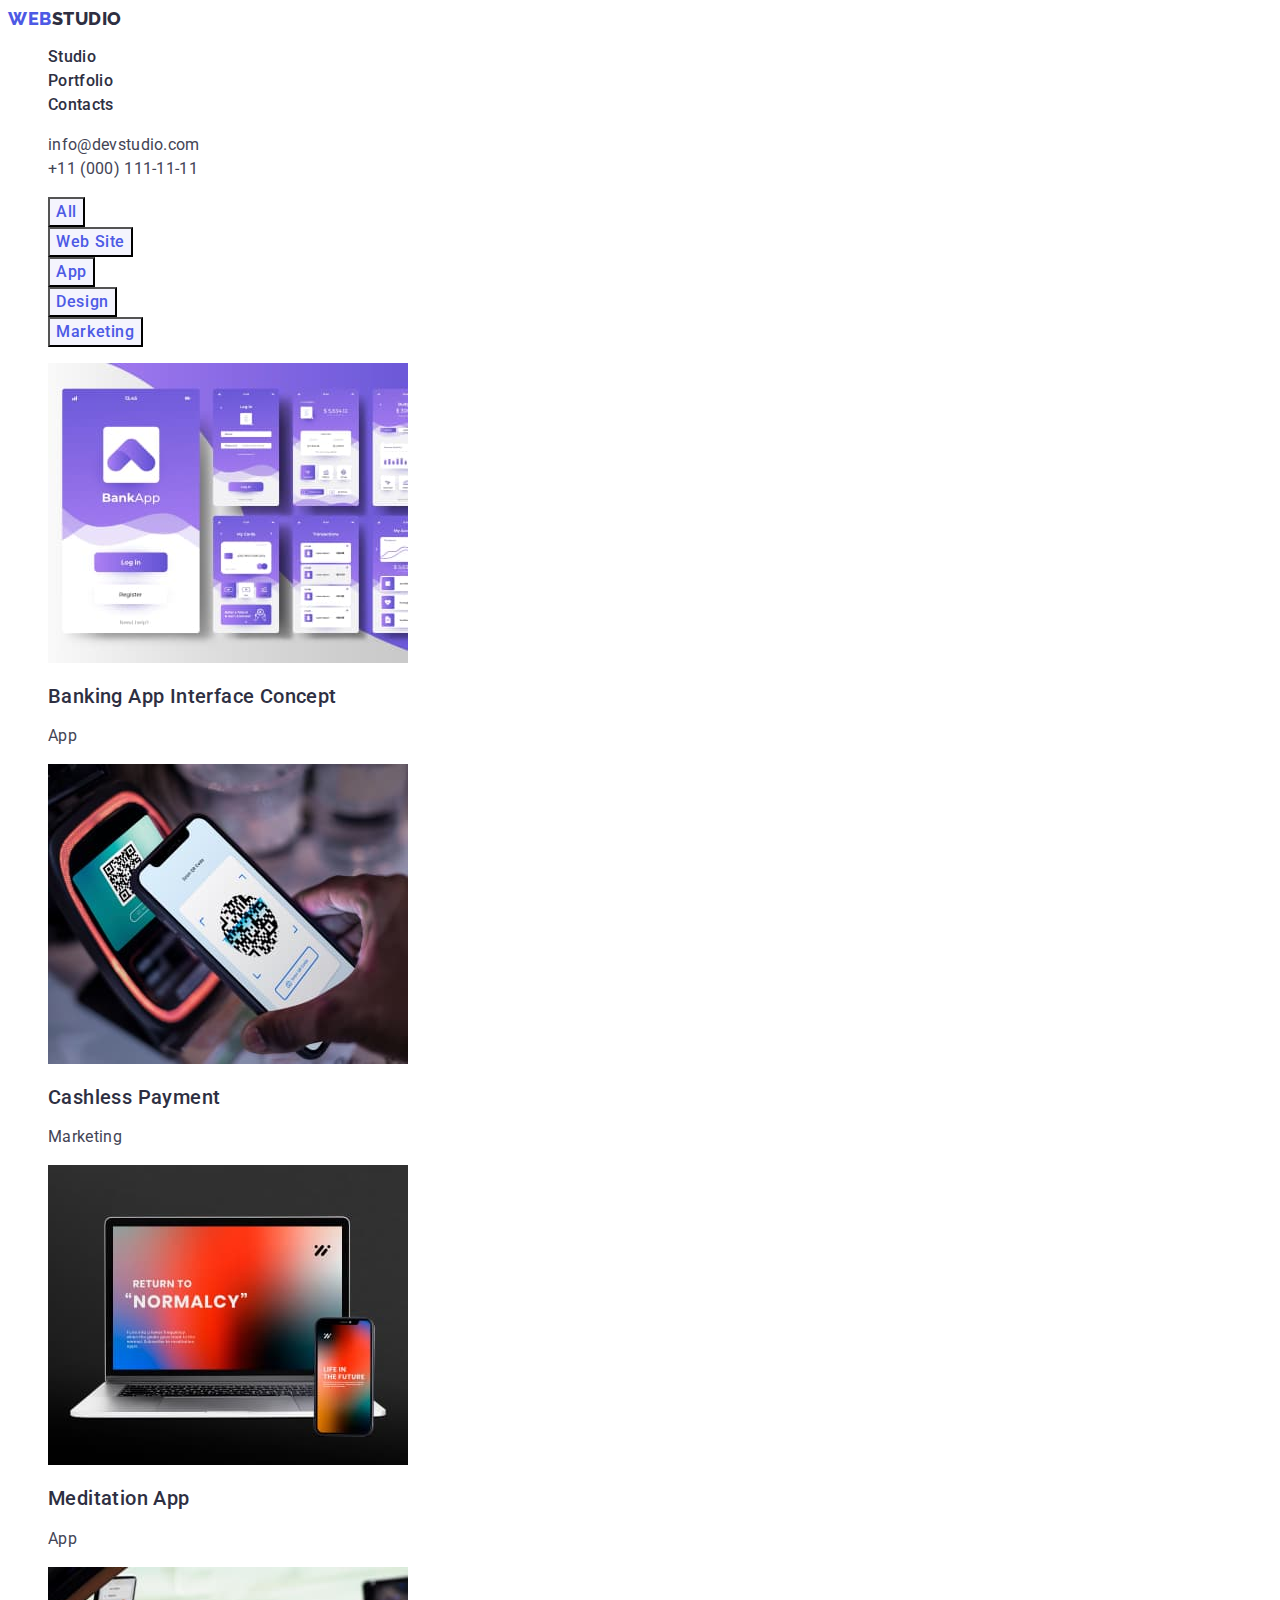
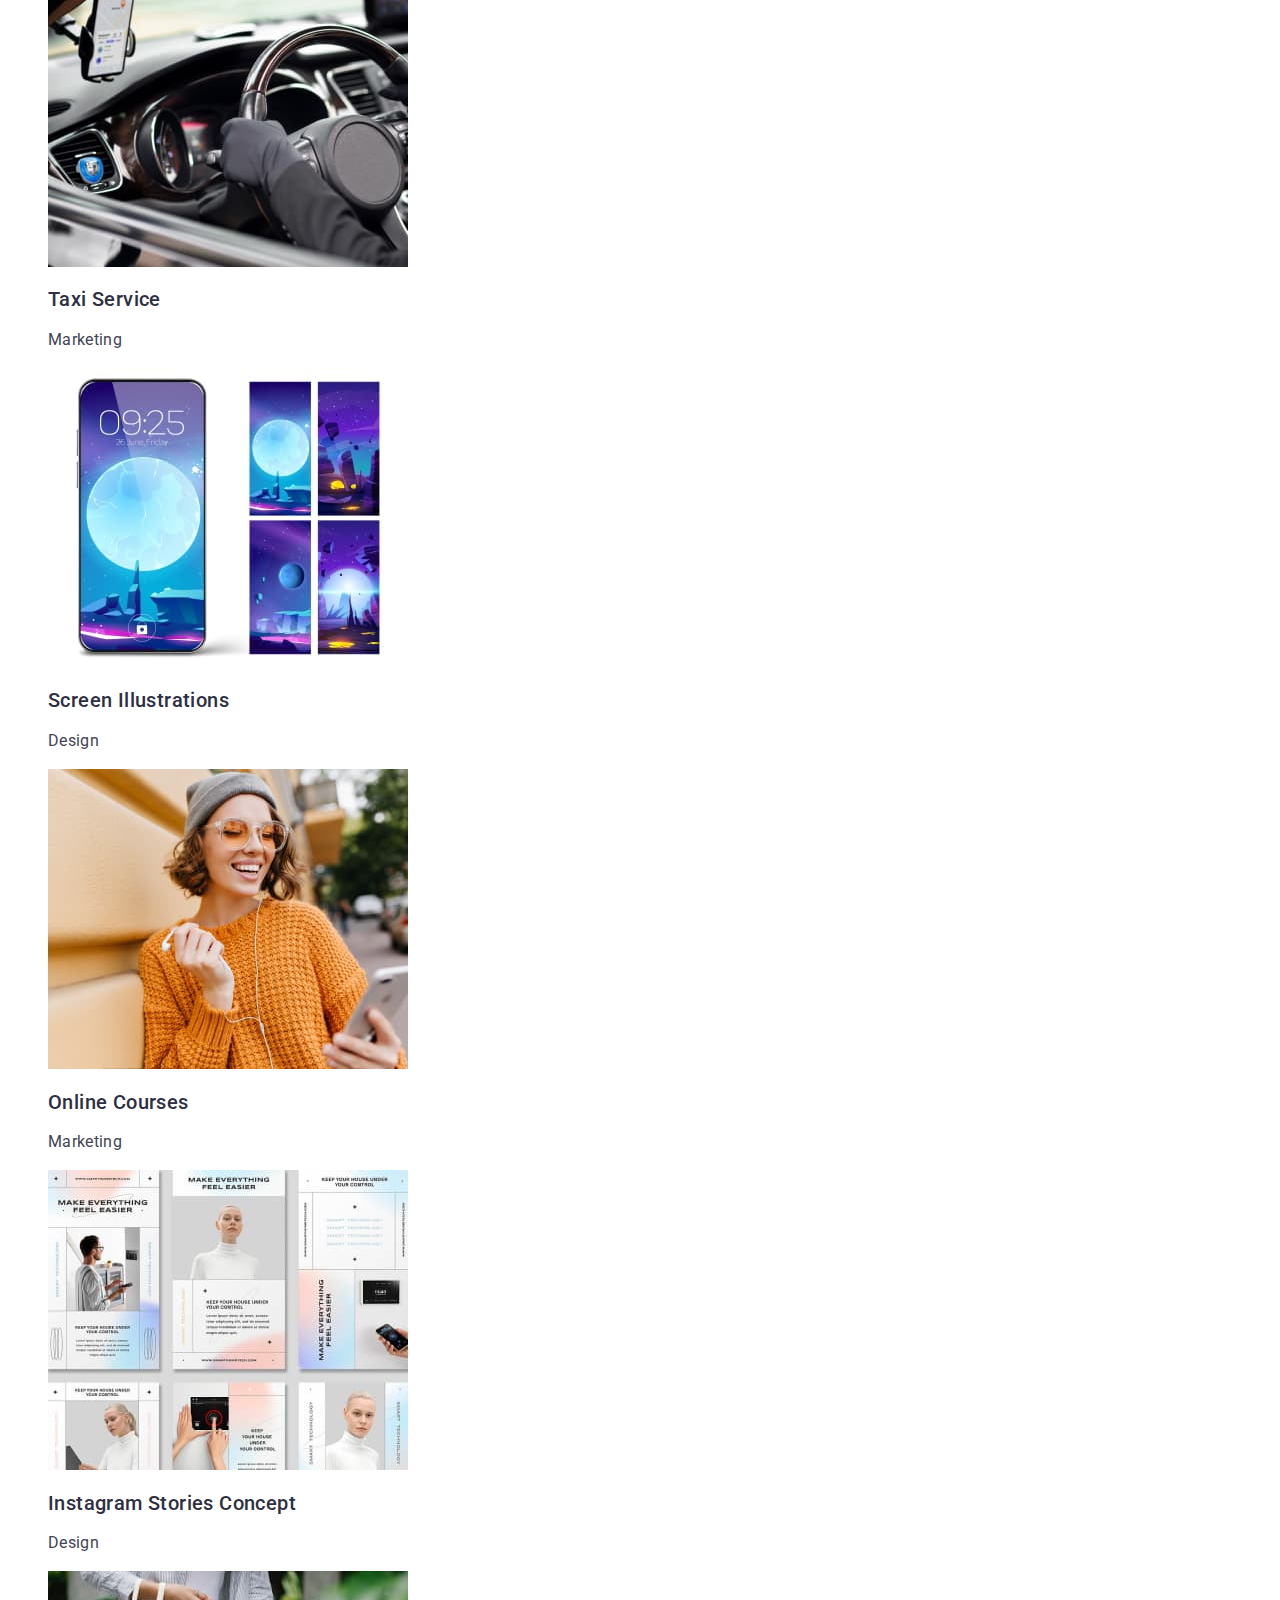
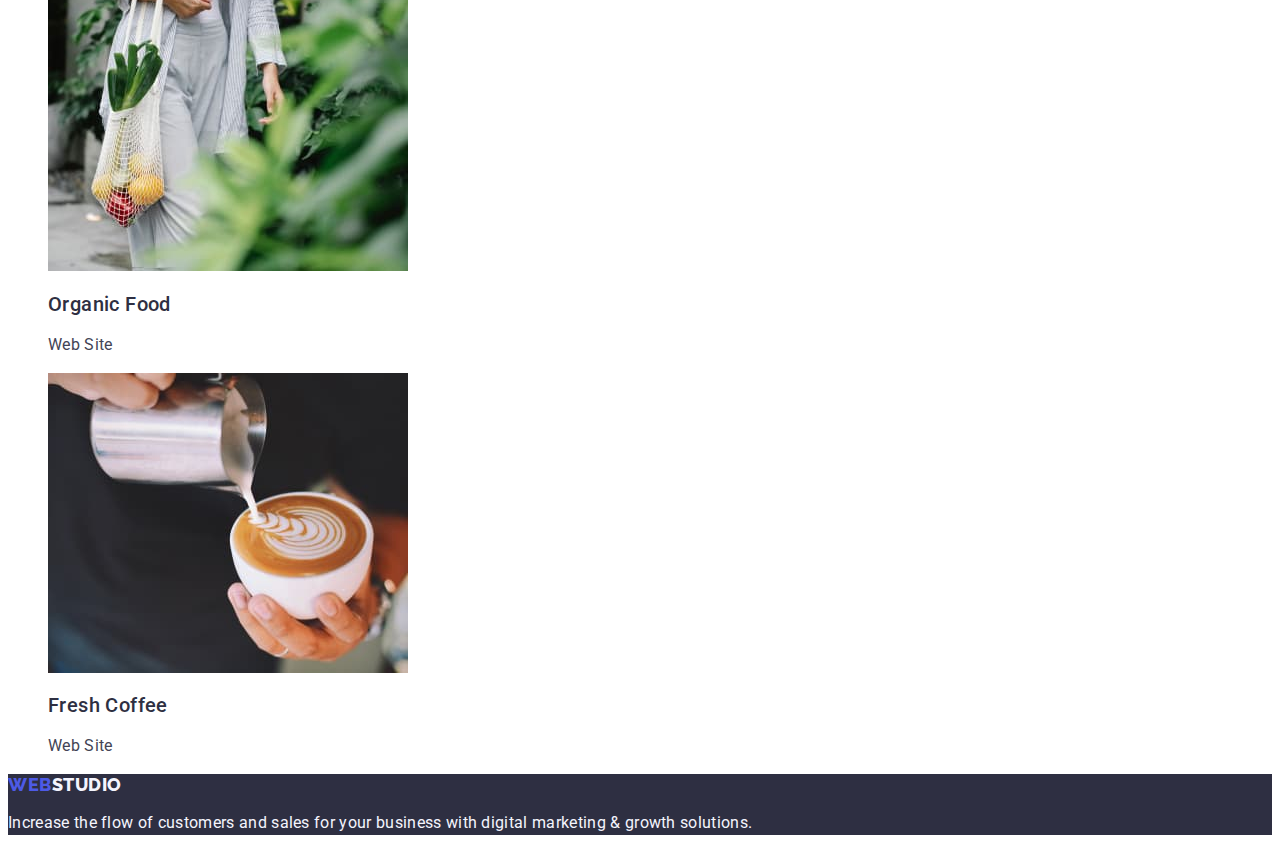
==== portfolio.html @ 6ed2dfd6 "Initial commit" ====
<!DOCTYPE html>
<html lang="en">
  <head>
    <meta charset="UTF-8" />
    <meta http-equiv="X-UA-Compatible" content="IE=edge" />
    <meta name="viewport" content="width=device-width, initial-scale=1.0" />
    <title>Portfolio</title>
    <link rel="preconnect" href="https://fonts.googleapis.com" />
    <link rel="preconnect" href="https://fonts.gstatic.com" crossorigin />
    <link
      href="https://fonts.googleapis.com/css2?family=Raleway:wght@800&family=Roboto:wght@400;500;700&display=swap"
      rel="stylesheet"
    />
    <link rel="stylesheet" href="./css/style.css" />
  </head>
  <body>
    <!--Header section-->
    <header class="header">
      <nav class="header-nav">
        <a class="header-web link" href="./index.html"
          >Web<span class="header-studio">Studio</span></a
        >
        <!--Nav section-->
        <ul class="nav-list list">
          <li class="nav-item">
            <a class="nav-link link" href="./index.html">Studio</a>
          </li>
          <li class="nav-item">
            <a class="nav-link link" href="./portfolio.html">Portfolio</a>
          </li>
          <li class="nav-item">
            <a class="nav-link link" href="">Contacts</a>
          </li>
        </ul>
      </nav>
      <!--Contacts section-->
      <address class="header-contacts">
        <ul class="contacts-list list">
          <li class="contacts-item">
            <a class="contacts-link link" href="mailto:info@devstudio.com"
              >info@devstudio.com</a
            >
          </li>
          <li class="contacts-item">
            <a class="contacts-link link" href="tel:+110001111111"
              >+11 (000) 111-11-11</a
            >
          </li>
        </ul>
      </address>
    </header>
    <!--Main section-->
    <main class="main-portfoglio">
      <!--Btn section-->
      <section class="aside-section">
        <h1 hidden>Portfolio</h1>
        <ul class="btn-aside list">
          <li class="btn-list">
            <button type="button" class="portfolio-btn">All</button>
          </li>
          <li class="btn-list">
            <button type="button" class="portfolio-btn">Web Site</button>
          </li>
          <li class="btn-list">
            <button type="button" class="portfolio-btn">App</button>
          </li>
          <li class="btn-list">
            <button type="button" class="portfolio-btn">Design</button>
          </li>
          <li class="btn-list">
            <button type="button" class="portfolio-btn">Marketing</button>
          </li>
        </ul>
        <!--Pic-item section-->
        <ul class="aside-pic list">
          <li class="item-list">
            <a class="pic-link link" href="/"
              ><img
                class="pic-banking"
                src="./images/img8.jpg"
                alt="interface"
                width="360"
              />
              <h2 class="item-title">Banking App Interface Concept</h2>
              <p class="item-text">App</p></a
            >
          </li>
          <li class="item-list">
            <a class="pic-link link" href="/"
              ><img
                class="pic-cashless"
                src="./images/img9.jpg"
                alt="payment"
                width="360"
              />
              <h2 class="item-title">Cashless Payment</h2>
              <p class="item-text">Marketing</p>
            </a>
          </li>
          <li class="item-list">
            <a class="pic-link link" href="/"
              ><img
                class="pic-meditation"
                src="./images/img10.jpg"
                alt="app"
                width="360"
              />
              <h2 class="item-title">Meditation App</h2>
              <p class="item-text">App</p></a
            >
          </li>
          <li class="item-list">
            <a class="pic-link link" href="/"
              ><img
                class="pic-taxi"
                src="./images/img11.jpg"
                alt="service"
                width="360"
              />
              <h2 class="item-title">Taxi Service</h2>
              <p class="item-text">Marketing</p></a
            >
          </li>
          <li class="item-list">
            <a class="pic-link link" href="/"
              ><img
                class="pic-screen"
                src="./images/img12.jpg"
                alt="illustrations"
                width="360"
              />
              <h2 class="item-title">Screen Illustrations</h2>
              <p class="item-text">Design</p></a
            >
          </li>
          <li class="item-list">
            <a class="pic-link link" href="/"
              ><img
                class="pic-courses"
                src="./images/img13.jpg"
                alt="courses"
                width="360"
              />
              <h2 class="item-title">Online Courses</h2>
              <p class="item-text">Marketing</p></a
            >
          </li>
          <li class="item-list">
            <a class="pic-link link" href="/"
              ><img
                class="pic-instagram"
                src="./images/img14.jpg"
                alt="instagram"
                width="360"
              />
              <h2 class="item-title">Instagram Stories Concept</h2>
              <p class="item-text">Design</p></a
            >
          </li>
          <li class="item-list">
            <a class="pic-link link" href="/"
              ><img
                class="pic-food"
                src="./images/img15.jpg"
                alt="food"
                width="360"
              />
              <h2 class="item-title">Organic Food</h2>
              <p class="item-text">Web Site</p></a
            >
          </li>
          <li class="item-list">
            <a class="pic-link link" href="/"
              ><img
                class="pic-coffee"
                src="./images/img16.jpg"
                alt="coffee"
                width="360"
              />
              <h2 class="item-title">Fresh Coffee</h2>
              <p class="item-text">Web Site</p></a
            >
          </li>
        </ul>
      </section>
    </main>
    <!--Footer section-->
    <footer class="footer">
      <a class="header-web link" href="./index.html"
        >Web<span class="footer-studio">Studio</span></a
      >
      <p class="footer-text">
        Increase the flow of customers and sales for your business with digital
        marketing & growth solutions.
      </p>
    </footer>
  </body>
</html>
---- css/style.css ----
:root {
  --color-web: #4d5ae5;
  --color-text: #434455;
  --bg-white: #ffffff;
  --bg-black: #2e2f42;
  --bg-team: #f4f4fd;
  --color-hover-focus: #404bbf;
}

body {
  font-family: "Roboto", sans-serif;
  color: var(--color-text);
  background-color: var(--bg-white);
}

.list {
  list-style: none;
}

.link {
  text-decoration: none;
}

.header-web {
  font-family: "Raleway", sans-serif;
  font-weight: 800;
  font-size: 18px;
  line-height: 1.17;
  letter-spacing: 0.03em;
  color: var(--color-web);
  text-transform: uppercase;
}

.header-studio {
  font-family: "Raleway", sans-serif;
  font-style: normal;
  font-weight: 800;
  font-size: 18px;
  line-height: 1.17;
  letter-spacing: 0.03em;
  text-transform: uppercase;
  color: var(--bg-black);
}

.nav-item {
  color: var(--bg-black);
}

.nav-link {
  font-weight: 500;
  font-size: 16px;
  line-height: 1.5;
  letter-spacing: 0.02em;
  color: var(--bg-black);
}

.nav-link:hover,
.nav-link:focus {
  color: var(--color-hover-focus);
}

address {
  font-style: normal;
}
.contacts-link {
  font-size: 16px;
  line-height: 1.5;
  letter-spacing: 0.02em;
  color: var(--color-text);
}

.contacts-link:hover,
.contacts-link:focus {
  color: var(--color-hover-focus);
}
.main-section {
  background-color: var(--bg-black);
}
.main-title {
  font-weight: 700;
  font-size: 56px;
  text-align: center;
  line-height: 1.07;
  letter-spacing: 0.02em;
  color: var(--bg-white);
}

.main-button {
  font-family: "Roboto", sans-serif;
  font-style: normal;
  font-weight: 500;
  font-size: 16px;
  line-height: 1.5;
  letter-spacing: 0.04em;
  color: var(--bg-white);
  background-color: var(--color-web);
  cursor: pointer;
}

.main-button:hover,
.main-button:focus {
  background-color: var(--color-hover-focus);
}

.profit-title {
  font-weight: 500;
  font-size: 20px;
  line-height: 1.2;
  letter-spacing: 0.02em;
  color: var(--bg-black);
}

.profit-text {
  font-size: 16px;
  line-height: 1.5;
  letter-spacing: 0.02em;
  color: var(--color-text);
}

.work-title {
  font-weight: 700;
  font-size: 36px;
  text-align: center;
  line-height: 1.11;
  letter-spacing: 0.02em;
  text-transform: capitalize;
  color: var(--bg-black);
}

.team-title {
  font-family: "Roboto", sans-serif;
  font-style: normal;
  font-weight: 700;
  font-size: 36px;
  text-align: center;
  line-height: 1.11;
  letter-spacing: 0.02em;
  text-transform: capitalize;
  color: var(--bg-black);
}
.team {
  background-color: var(--bg-team);
}

.team-img-list {
  background-color: var(--bg-white);
}

.title-picture {
  font-weight: 500;
  font-size: 20px;
  line-height: 1.2;
  letter-spacing: 0.02em;
  color: var(--bg-black);
  background-color: var(--bg-white);
}

.text-picture {
  font-size: 16px;
  line-height: 1.5;
  letter-spacing: 0.02em;
  color: var(--color-text);
  background-color: var(--bg-white);
}

footer {
  background-color: var(--bg-black);
}

.footer-studio {
  font-family: "Raleway", sans-serif;
  font-style: normal;
  font-weight: 800;
  font-size: 18px;
  line-height: 1.17;
  letter-spacing: 0.03em;
  text-transform: uppercase;
  color: var(--bg-team);
}

.footer-text {
  font-size: 16px;
  line-height: 1.5;
  letter-spacing: 0.02em;
  color: var(--bg-team);
}

.portfolio-btn:hover {
  color: var(--bg-white);
  background-color: var(--color-hover-focus);
}
.portfolio-btn:focus {
  color: var(--bg-white);
  background-color: var(--color-hover-focus);
}

.portfolio-btn {
  font-family: "Roboto", sans-serif;
  font-style: normal;
  font-weight: 500;
  font-size: 16px;
  line-height: 1.5;
  letter-spacing: 0.04em;
  color: var(--color-web);
  background-color: var(--bg-team);
  cursor: pointer;
}

.item-title {
  font-weight: 500;
  font-size: 20px;
  line-height: 1.2;
  letter-spacing: 0.02em;
  color: var(--bg-black);
}

.item-text {
  font-size: 16px;
  line-height: 1.5;
  letter-spacing: 0.02em;
  color: var(--color-text);
}
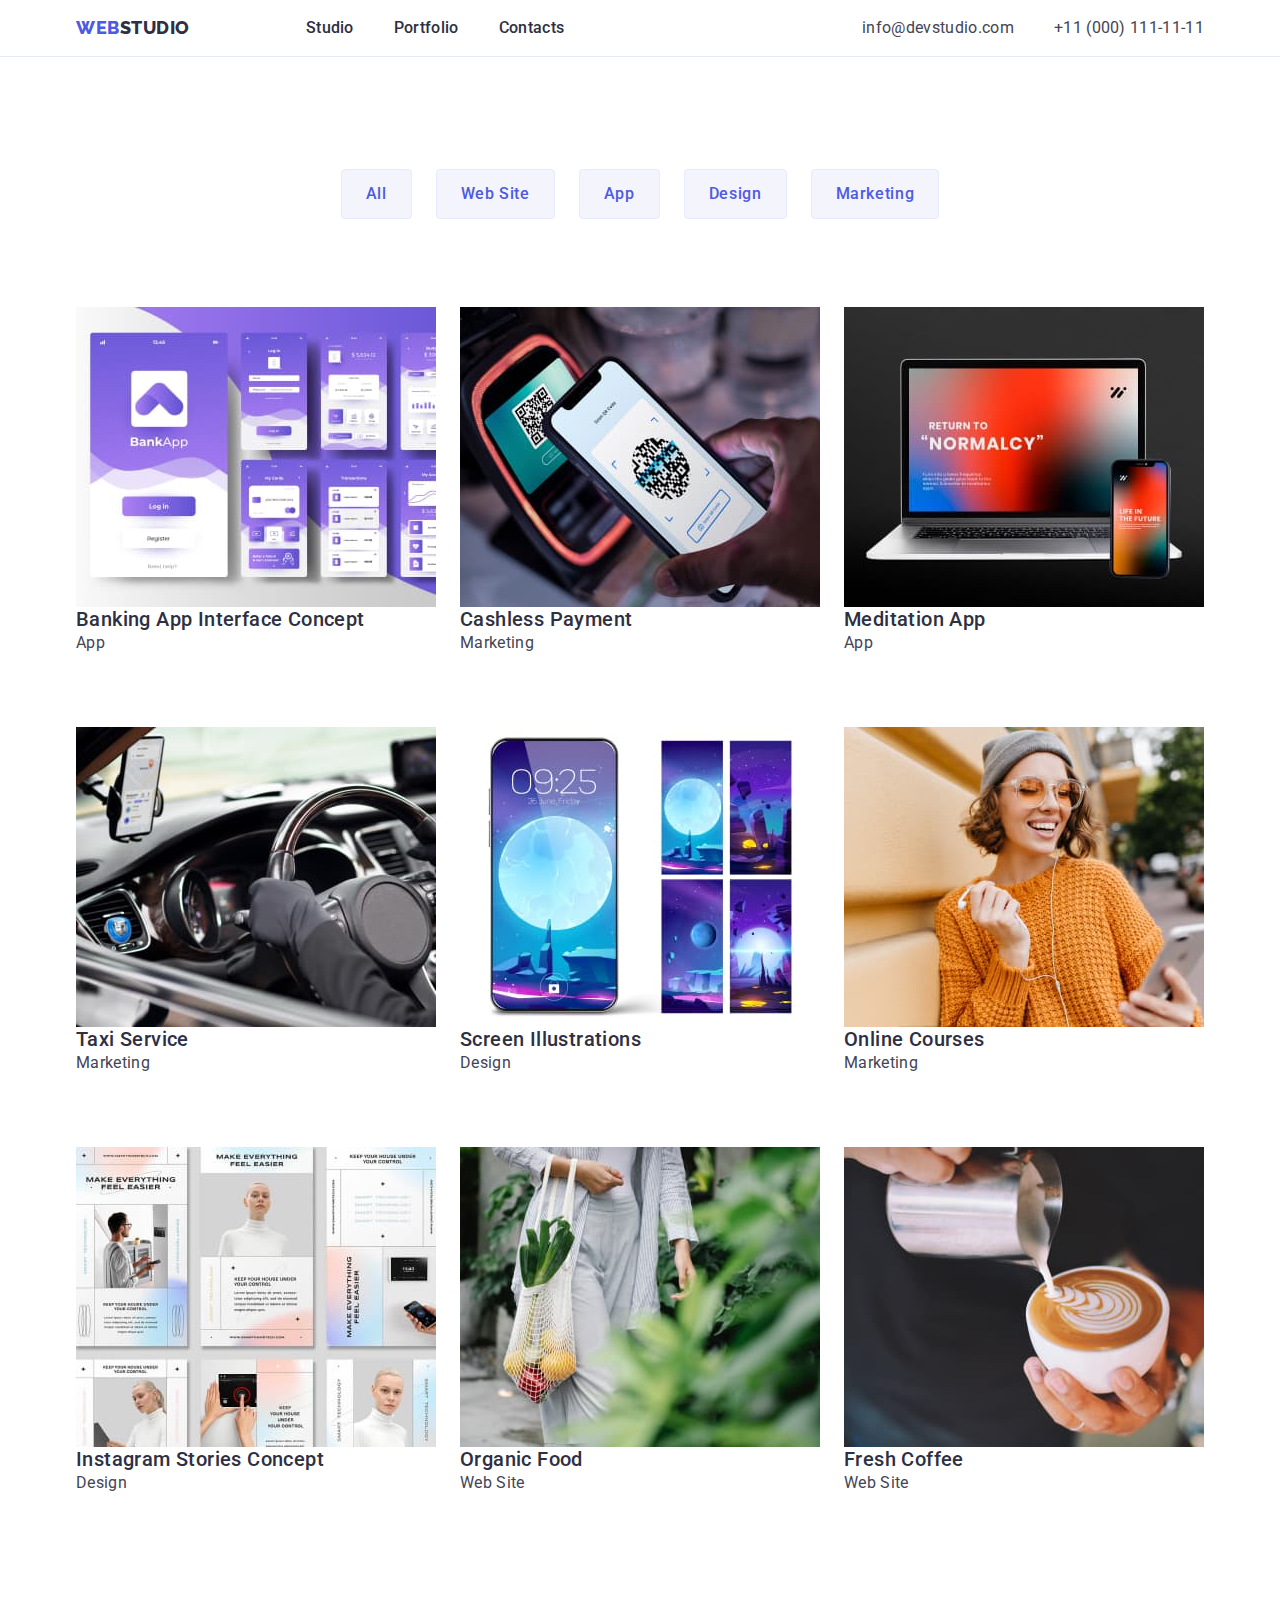
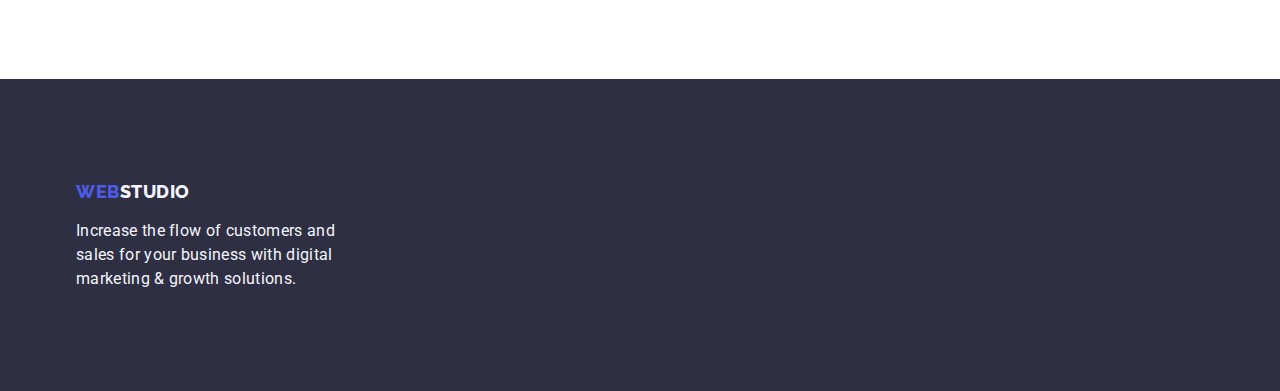
==== commit d5733547: "A" ====
--- a/portfolio.html
+++ b/portfolio.html
@@ -11,188 +11,216 @@
       href="https://fonts.googleapis.com/css2?family=Raleway:wght@800&family=Roboto:wght@400;500;700&display=swap"
       rel="stylesheet"
     />
+    <link
+      rel="stylesheet"
+      href="https://cdn.jsdelivr.net/npm/modern-normalize@2.0.0/modern-normalize.min.css"
+    />
     <link rel="stylesheet" href="./css/style.css" />
   </head>
   <body>
     <!--Header section-->
     <header class="header">
-      <nav class="header-nav">
-        <a class="header-web link" href="./index.html"
-          >Web<span class="header-studio">Studio</span></a
-        >
-        <!--Nav section-->
-        <ul class="nav-list list">
-          <li class="nav-item">
-            <a class="nav-link link" href="./index.html">Studio</a>
-          </li>
-          <li class="nav-item">
-            <a class="nav-link link" href="./portfolio.html">Portfolio</a>
-          </li>
-          <li class="nav-item">
-            <a class="nav-link link" href="">Contacts</a>
-          </li>
-        </ul>
-      </nav>
-      <!--Contacts section-->
-      <address class="header-contacts">
-        <ul class="contacts-list list">
-          <li class="contacts-item">
-            <a class="contacts-link link" href="mailto:info@devstudio.com"
-              >info@devstudio.com</a
-            >
-          </li>
-          <li class="contacts-item">
-            <a class="contacts-link link" href="tel:+110001111111"
-              >+11 (000) 111-11-11</a
-            >
-          </li>
-        </ul>
-      </address>
+      <div class="container header-box">
+        <nav class="header-nav">
+          <a class="header-web link" href="./index.html"
+            >Web<span class="header-studio">Studio</span></a
+          >
+          <!--Nav section-->
+          <ul class="nav-list list">
+            <li class="nav-item">
+              <a class="nav-link link" href="./index.html">Studio</a>
+            </li>
+            <li class="nav-item">
+              <a class="nav-link link" href="./portfolio.html">Portfolio</a>
+            </li>
+            <li class="nav-item">
+              <a class="nav-link link" href="">Contacts</a>
+            </li>
+          </ul>
+        </nav>
+        <!--Contacts section-->
+        <address class="header-contacts">
+          <ul class="contacts-list list">
+            <li class="contacts-item">
+              <a class="contacts-link link" href="mailto:info@devstudio.com"
+                >info@devstudio.com</a
+              >
+            </li>
+            <li class="contacts-item">
+              <a class="contacts-link link" href="tel:+110001111111"
+                >+11 (000) 111-11-11</a
+              >
+            </li>
+          </ul>
+        </address>
+      </div>
     </header>
     <!--Main section-->
     <main class="main-portfoglio">
       <!--Btn section-->
-      <section class="aside-section">
-        <h1 hidden>Portfolio</h1>
-        <ul class="btn-aside list">
-          <li class="btn-list">
-            <button type="button" class="portfolio-btn">All</button>
-          </li>
-          <li class="btn-list">
-            <button type="button" class="portfolio-btn">Web Site</button>
-          </li>
-          <li class="btn-list">
-            <button type="button" class="portfolio-btn">App</button>
-          </li>
-          <li class="btn-list">
-            <button type="button" class="portfolio-btn">Design</button>
-          </li>
-          <li class="btn-list">
-            <button type="button" class="portfolio-btn">Marketing</button>
-          </li>
-        </ul>
-        <!--Pic-item section-->
-        <ul class="aside-pic list">
-          <li class="item-list">
-            <a class="pic-link link" href="/"
-              ><img
-                class="pic-banking"
-                src="./images/img8.jpg"
-                alt="interface"
-                width="360"
-              />
-              <h2 class="item-title">Banking App Interface Concept</h2>
-              <p class="item-text">App</p></a
-            >
-          </li>
-          <li class="item-list">
-            <a class="pic-link link" href="/"
-              ><img
-                class="pic-cashless"
-                src="./images/img9.jpg"
-                alt="payment"
-                width="360"
-              />
-              <h2 class="item-title">Cashless Payment</h2>
-              <p class="item-text">Marketing</p>
-            </a>
-          </li>
-          <li class="item-list">
-            <a class="pic-link link" href="/"
-              ><img
-                class="pic-meditation"
-                src="./images/img10.jpg"
-                alt="app"
-                width="360"
-              />
-              <h2 class="item-title">Meditation App</h2>
-              <p class="item-text">App</p></a
-            >
-          </li>
-          <li class="item-list">
-            <a class="pic-link link" href="/"
-              ><img
-                class="pic-taxi"
-                src="./images/img11.jpg"
-                alt="service"
-                width="360"
-              />
-              <h2 class="item-title">Taxi Service</h2>
-              <p class="item-text">Marketing</p></a
-            >
-          </li>
-          <li class="item-list">
-            <a class="pic-link link" href="/"
-              ><img
-                class="pic-screen"
-                src="./images/img12.jpg"
-                alt="illustrations"
-                width="360"
-              />
-              <h2 class="item-title">Screen Illustrations</h2>
-              <p class="item-text">Design</p></a
-            >
-          </li>
-          <li class="item-list">
-            <a class="pic-link link" href="/"
-              ><img
-                class="pic-courses"
-                src="./images/img13.jpg"
-                alt="courses"
-                width="360"
-              />
-              <h2 class="item-title">Online Courses</h2>
-              <p class="item-text">Marketing</p></a
-            >
-          </li>
-          <li class="item-list">
-            <a class="pic-link link" href="/"
-              ><img
-                class="pic-instagram"
-                src="./images/img14.jpg"
-                alt="instagram"
-                width="360"
-              />
-              <h2 class="item-title">Instagram Stories Concept</h2>
-              <p class="item-text">Design</p></a
-            >
-          </li>
-          <li class="item-list">
-            <a class="pic-link link" href="/"
-              ><img
-                class="pic-food"
-                src="./images/img15.jpg"
-                alt="food"
-                width="360"
-              />
-              <h2 class="item-title">Organic Food</h2>
-              <p class="item-text">Web Site</p></a
-            >
-          </li>
-          <li class="item-list">
-            <a class="pic-link link" href="/"
-              ><img
-                class="pic-coffee"
-                src="./images/img16.jpg"
-                alt="coffee"
-                width="360"
-              />
-              <h2 class="item-title">Fresh Coffee</h2>
-              <p class="item-text">Web Site</p></a
-            >
-          </li>
-        </ul>
+      <section class="aside-section section">
+        <div class="container">
+          <h1 class="visually-hidden">Portfolio</h1>
+          <ul class="btn-aside list">
+            <li class="btn-list">
+              <button type="button" class="portfolio-btn">All</button>
+            </li>
+            <li class="btn-list">
+              <button type="button" class="portfolio-btn">Web Site</button>
+            </li>
+            <li class="btn-list">
+              <button type="button" class="portfolio-btn">App</button>
+            </li>
+            <li class="btn-list">
+              <button type="button" class="portfolio-btn">Design</button>
+            </li>
+            <li class="btn-list">
+              <button type="button" class="portfolio-btn">Marketing</button>
+            </li>
+          </ul>
+          <!--Pic-item section-->
+          <ul class="aside-pic list">
+            <li class="item-list">
+              <a class="pic-link link" href="/"
+                ><img
+                  class="pic-banking"
+                  src="./images/img8.jpg"
+                  alt="interface"
+                  width="360"
+                />
+                <div class="img-title-border">
+                  <h2 class="item-title">Banking App Interface Concept</h2>
+                  <p class="item-text">App</p>
+                </div>
+              </a>
+            </li>
+            <li class="item-list">
+              <a class="pic-link link" href="/"
+                ><img
+                  class="pic-cashless"
+                  src="./images/img9.jpg"
+                  alt="payment"
+                  width="360"
+                />
+                <div class="img-title-border">
+                  <h2 class="item-title">Cashless Payment</h2>
+                  <p class="item-text">Marketing</p>
+                </div>
+              </a>
+            </li>
+            <li class="item-list">
+              <a class="pic-link link" href="/"
+                ><img
+                  class="pic-meditation"
+                  src="./images/img10.jpg"
+                  alt="app"
+                  width="360"
+                />
+                <div class="img-title-border">
+                  <h2 class="item-title">Meditation App</h2>
+                  <p class="item-text">App</p>
+                </div>
+              </a>
+            </li>
+            <li class="item-list">
+              <a class="pic-link link" href="/"
+                ><img
+                  class="pic-taxi"
+                  src="./images/img11.jpg"
+                  alt="service"
+                  width="360"
+                />
+                <div class="img-title-border">
+                  <h2 class="item-title">Taxi Service</h2>
+                  <p class="item-text">Marketing</p>
+                </div>
+              </a>
+            </li>
+            <li class="item-list">
+              <a class="pic-link link" href="/"
+                ><img
+                  class="pic-screen"
+                  src="./images/img12.jpg"
+                  alt="illustrations"
+                  width="360"
+                />
+                <div class="img-title-border">
+                  <h2 class="item-title">Screen Illustrations</h2>
+                  <p class="item-text">Design</p>
+                </div>
+              </a>
+            </li>
+            <li class="item-list">
+              <a class="pic-link link" href="/"
+                ><img
+                  class="pic-courses"
+                  src="./images/img13.jpg"
+                  alt="courses"
+                  width="360"
+                />
+                <div class="img-title-border">
+                  <h2 class="item-title">Online Courses</h2>
+                  <p class="item-text">Marketing</p>
+                </div>
+              </a>
+            </li>
+            <li class="item-list">
+              <a class="pic-link link" href="/"
+                ><img
+                  class="pic-instagram"
+                  src="./images/img14.jpg"
+                  alt="instagram"
+                  width="360"
+                />
+                <div class="img-title-border">
+                  <h2 class="item-title">Instagram Stories Concept</h2>
+                  <p class="item-text">Design</p>
+                </div>
+              </a>
+            </li>
+            <li class="item-list">
+              <a class="pic-link link" href="/"
+                ><img
+                  class="pic-food"
+                  src="./images/img15.jpg"
+                  alt="food"
+                  width="360"
+                />
+                <div class="img-title-border">
+                  <h2 class="item-title">Organic Food</h2>
+                  <p class="item-text">Web Site</p>
+                </div>
+              </a>
+            </li>
+            <li class="item-list">
+              <a class="pic-link link" href="/"
+                ><img
+                  class="pic-coffee"
+                  src="./images/img16.jpg"
+                  alt="coffee"
+                  width="360"
+                />
+                <div class="img-title-border">
+                  <h2 class="item-title">Fresh Coffee</h2>
+                  <p class="item-text">Web Site</p>
+                </div>
+              </a>
+            </li>
+          </ul>
+        </div>
       </section>
     </main>
     <!--Footer section-->
     <footer class="footer">
-      <a class="header-web link" href="./index.html"
-        >Web<span class="footer-studio">Studio</span></a
-      >
-      <p class="footer-text">
-        Increase the flow of customers and sales for your business with digital
-        marketing & growth solutions.
-      </p>
+      <div class="container">
+        <a class="footer-web link" href="./index.html"
+          >Web<span class="footer-studio">Studio</span></a
+        >
+        <p class="footer-text">
+          Increase the flow of customers and sales for your business with
+          digital marketing & growth solutions.
+        </p>
+      </div>
     </footer>
   </body>
 </html>
--- a/css/style.css
+++ b/css/style.css
@@ -5,6 +5,7 @@
   --bg-black: #2e2f42;
   --bg-team: #f4f4fd;
   --color-hover-focus: #404bbf;
+  --border-color: #e7e9fc;
 }
 
 body {
@@ -13,6 +14,43 @@
   background-color: var(--bg-white);
 }
 
+*,
+::after ::before {
+  box-sizing: border-box;
+}
+/*Reset*/
+
+.visually-hidden {
+  position: absolute;
+  width: 1px;
+  height: 1px;
+  margin: -1px;
+  border: 0;
+  padding: 0;
+
+  white-space: nowrap;
+  clip-path: inset(100%);
+  clip: rect(0 0 0 0);
+  overflow: hidden;
+}
+
+h1,
+h2,
+h3,
+h4,
+h5,
+h6,
+p {
+  margin: 0;
+}
+
+.ul,
+ol {
+  list-style: none;
+  margin: 0;
+  padding: 0;
+}
+
 .list {
   list-style: none;
 }
@@ -21,6 +59,33 @@
   text-decoration: none;
 }
 
+/*Base Styles*/
+
+.section {
+  padding-bottom: 120px;
+}
+
+.container {
+  margin: 0 auto;
+  width: 1158px;
+  padding-left: 15px;
+  padding-right: 15px;
+}
+
+header {
+  border-bottom: 1px solid var(--border-color);
+}
+
+.header-box {
+  display: flex;
+  justify-content: space-between;
+  align-items: center;
+}
+
+.header-nav {
+  display: flex;
+  align-items: center;
+}
 .header-web {
   font-family: "Raleway", sans-serif;
   font-weight: 800;
@@ -29,6 +94,8 @@
   letter-spacing: 0.03em;
   color: var(--color-web);
   text-transform: uppercase;
+  display: inline-block;
+  margin-right: 76px;
 }
 
 .header-studio {
@@ -42,6 +109,11 @@
   color: var(--bg-black);
 }
 
+.nav-list {
+  display: flex;
+  gap: 40px;
+}
+
 .nav-item {
   color: var(--bg-black);
 }
@@ -62,6 +134,12 @@
 address {
   font-style: normal;
 }
+
+.contacts-list {
+  display: flex;
+  gap: 40px;
+}
+
 .contacts-link {
   font-size: 16px;
   line-height: 1.5;
@@ -75,6 +153,8 @@
 }
 .main-section {
   background-color: var(--bg-black);
+  padding-top: 188px;
+  padding-bottom: 188px;
 }
 .main-title {
   font-weight: 700;
@@ -82,6 +162,10 @@
   text-align: center;
   line-height: 1.07;
   letter-spacing: 0.02em;
+  width: 496px;
+  margin-bottom: 48px;
+  margin: auto;
+  margin-bottom: 48px;
   color: var(--bg-white);
 }
 
@@ -92,6 +176,14 @@
   font-size: 16px;
   line-height: 1.5;
   letter-spacing: 0.04em;
+  min-width: 169px;
+  min-height: 56px;
+  border-radius: 4px;
+  display: block;
+  margin: auto;
+  padding: 16px 32px;
+  border: 0;
+
   color: var(--bg-white);
   background-color: var(--color-web);
   cursor: pointer;
@@ -102,12 +194,26 @@
   background-color: var(--color-hover-focus);
 }
 
+.profit-block {
+  display: flex;
+  justify-content: space-between;
+  margin: 0 auto;
+  padding-top: 120px;
+  padding-left: 0;
+  gap: 24px;
+}
+
 .profit-title {
   font-weight: 500;
   font-size: 20px;
   line-height: 1.2;
   letter-spacing: 0.02em;
-  color: var(--bg-black);
+  margin-bottom: 8px;
+  color: var(--bg-black);
+}
+
+.profit-list {
+  width: calc((100%-3 * 24px) / 4);
 }
 
 .profit-text {
@@ -115,6 +221,12 @@
   line-height: 1.5;
   letter-spacing: 0.02em;
   color: var(--color-text);
+}
+
+.work-block {
+  display: flex;
+  gap: 24px;
+  padding-left: 0;
 }
 
 .work-title {
@@ -124,7 +236,14 @@
   line-height: 1.11;
   letter-spacing: 0.02em;
   text-transform: capitalize;
-  color: var(--bg-black);
+  margin-bottom: 72px;
+  color: var(--bg-black);
+}
+
+.team-block {
+  display: flex;
+  gap: 24px;
+  padding-left: 0;
 }
 
 .team-title {
@@ -136,6 +255,7 @@
   line-height: 1.11;
   letter-spacing: 0.02em;
   text-transform: capitalize;
+  margin-bottom: 72px;
   color: var(--bg-black);
 }
 .team {
@@ -143,6 +263,7 @@
 }
 
 .team-img-list {
+  width: calc((100%-3 * 24px) / 4);
   background-color: var(--bg-white);
 }
 
@@ -165,6 +286,21 @@
 
 footer {
   background-color: var(--bg-black);
+}
+
+.footer-web {
+  display: inline-block;
+  margin-bottom: 17.5px;
+  padding-top: 101.5px;
+  font-family: "Raleway", sans-serif;
+  font-weight: 800;
+  font-size: 18px;
+  line-height: 1.17;
+  letter-spacing: 0.03em;
+  color: var(--color-web);
+  text-transform: uppercase;
+  display: inline-block;
+  margin-right: 76px;
 }
 
 .footer-studio {
@@ -182,6 +318,8 @@
   font-size: 16px;
   line-height: 1.5;
   letter-spacing: 0.02em;
+  width: 264px;
+  padding-bottom: 100px;
   color: var(--bg-team);
 }
 
@@ -189,9 +327,20 @@
   color: var(--bg-white);
   background-color: var(--color-hover-focus);
 }
+
 .portfolio-btn:focus {
   color: var(--bg-white);
   background-color: var(--color-hover-focus);
+}
+
+.btn-aside {
+  display: flex;
+  justify-content: center;
+  align-items: center;
+  gap: 24px;
+  padding-left: 0;
+  padding-top: 96px;
+  padding-bottom: 72px;
 }
 
 .portfolio-btn {
@@ -204,6 +353,9 @@
   color: var(--color-web);
   background-color: var(--bg-team);
   cursor: pointer;
+  padding: 12px 24px;
+  border-radius: 4px;
+  border: 1px solid var(--border-color);
 }
 
 .item-title {
@@ -214,9 +366,36 @@
   color: var(--bg-black);
 }
 
+.item-list {
+  width: calc((100%-2 * 24px) / 3);
+  margin-bottom: 48px;
+}
+
 .item-text {
   font-size: 16px;
   line-height: 1.5;
   letter-spacing: 0.02em;
   color: var(--color-text);
 }
+
+.aside-pic {
+  display: flex;
+  flex-wrap: wrap;
+  padding-left: 0;
+  gap: 24px;
+}
+
+img {
+  display: block;
+  max-width: 100%;
+  height: auto;
+}
+
+img-title-border {
+  border: 1px solid var(--border-color);
+  border-top: none;
+}
+
+.work-img-list {
+  width: calc((100%-2 * 24px) / 3);
+}
